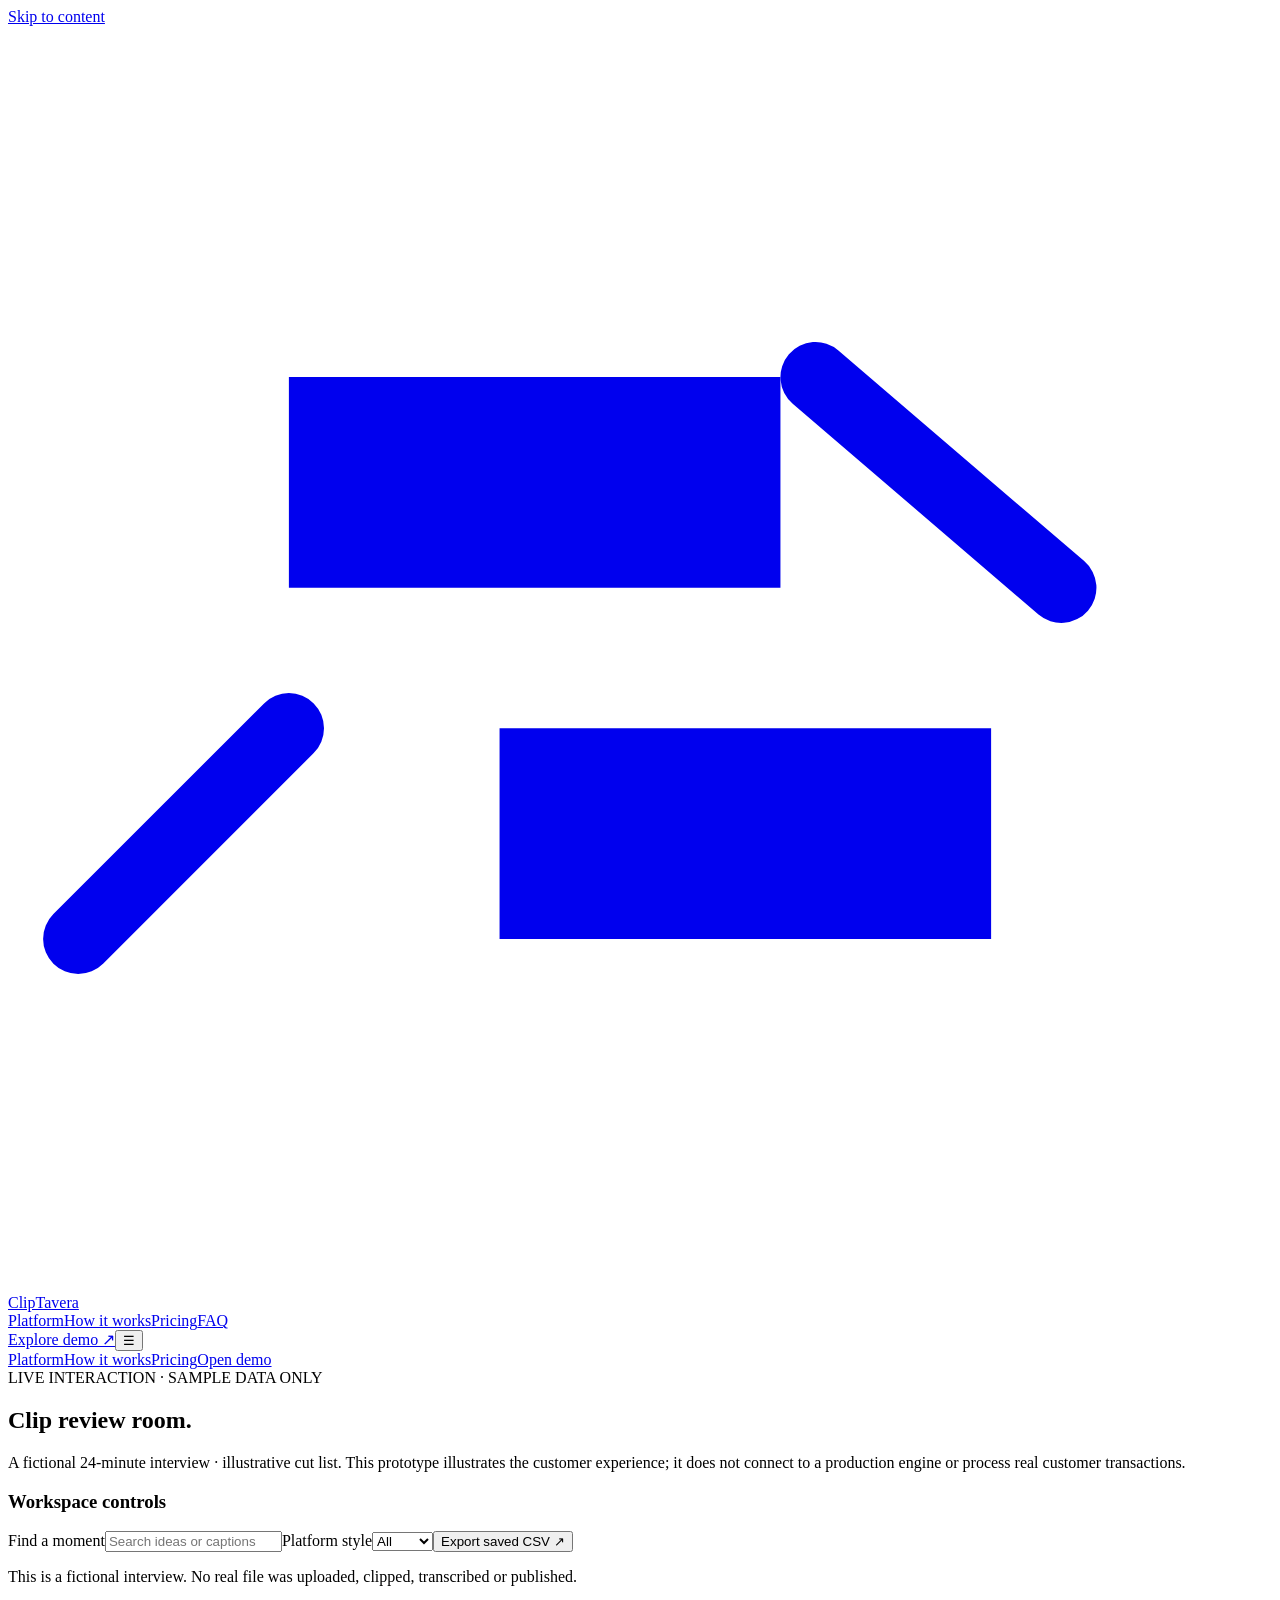
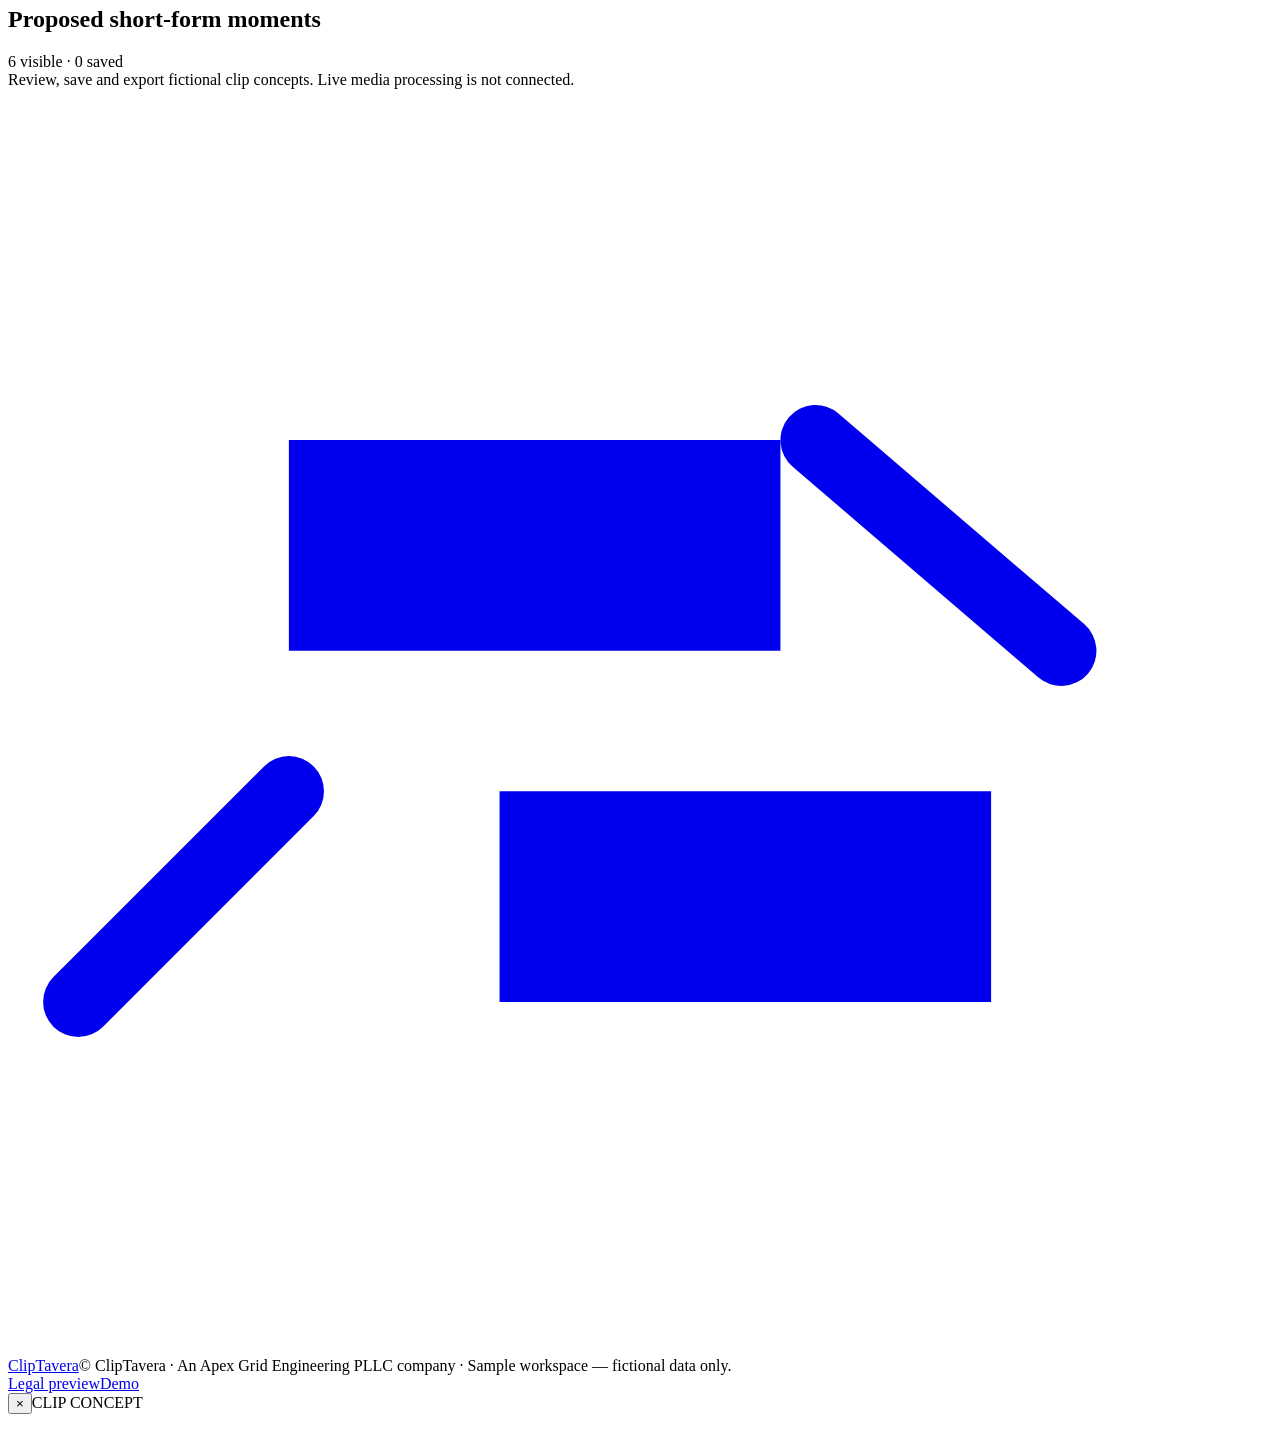
==== demo.html @ f92d3aaa "Add files via upload" ====
<!doctype html><html lang="en"><head><meta charset="utf-8"><meta name="viewport" content="width=device-width,initial-scale=1"><meta name="robots" content="noindex,nofollow"><meta name="theme-color" content="#1d2734"><meta name="description" content="Turn customer-owned podcasts, interviews, webinars and videos into a ready-to-review library of short-form clip ideas, captions and distribution assets. Without starting from scratch."><meta property="og:type" content="website"><meta property="og:title" content="ClipTavera — Content repurposing"><meta property="og:description" content="Turn customer-owned podcasts, interviews, webinars and videos into a ready-to-review library of short-form clip ideas, captions and distribution assets. Without starting from scratch."><title>ClipTavera — Interactive demo</title><link rel="canonical" href="https://cliptavera.com/demo.html">
<link rel="icon" type="image/svg+xml" href="assets/favicon.svg"><link rel="stylesheet" href="assets/site.css"><script defer src="assets/site.js"></script></head><body class="creator demo-page" data-site="cliptavera"><a class="skip" href="#main">Skip to content</a><div class="wrap"><nav class="nav"><a class="logo" href="index.html" aria-label="ClipTavera home"><span class="logo-symbol"><svg viewBox="0 0 36 36" fill="none" aria-hidden="true"><path d="M8 10h14v6H8zM14 20h14v6H14z" fill="currentColor"/><path d="M23 10 30 16M8 20l-6 6" stroke="currentColor" stroke-width="2" stroke-linecap="round"/></svg></span>ClipTavera</a><div class="navlinks"><a href="index.html#platform">Platform</a><a href="index.html#how">How it works</a><a href="index.html#pricing">Pricing</a><a href="index.html#faq">FAQ</a></div><div class="nav-cta"><a href="demo.html" class="btn ghost btn-sm">Explore demo ↗</a><button class="mobilebtn" id="mobile-toggle" aria-label="Toggle navigation" aria-expanded="false">☰</button></div></nav><div class="mobile-menu" id="mobile-menu"><a href="index.html#platform">Platform</a><a href="index.html#how">How it works</a><a href="index.html#pricing">Pricing</a><a href="demo.html">Open demo</a></div></div><main id="main" class="wrap"><section class="demo-head"><span class="mini">LIVE INTERACTION · SAMPLE DATA ONLY</span><h1>Clip review room<span style="color:var(--hot)">.</span></h1><p>A fictional 24-minute interview · illustrative cut list. This prototype illustrates the customer experience; it does not connect to a production engine or process real customer transactions.</p></section><div class="demo-layout"><aside class="sidebar"><h3>Workspace controls</h3><label for="search">Find a moment</label><input class="control" id="search" placeholder="Search ideas or captions"><label for="platform">Platform style</label><select id="platform" class="control"><option>All</option><option>Reels</option><option>Shorts</option><option>TikTok</option></select><button class="btn ghost" id="export">Export saved CSV ↗</button><p class="smallprint">This is a fictional interview. No real file was uploaded, clipped, transcribed or published.</p></aside><section class="workspace" aria-label="Interactive demo"><div class="workspace-top"><h2>Proposed short-form moments</h2><span class="pill"><span id="clip-count">6</span> visible · <span id="saved-count">0</span> saved</span></div><div id="clip-grid" class="record-grid"></div><div id="demo-status" class="site-notice" role="status">Review, save and export fictional clip concepts. Live media processing is not connected.</div></section></div></main><div class="wrap"><footer class="footer"><a class="logo" href="index.html"><span class="logo-symbol"><svg viewBox="0 0 36 36" fill="none" aria-hidden="true"><path d="M8 10h14v6H8zM14 20h14v6H14z" fill="currentColor"/><path d="M23 10 30 16M8 20l-6 6" stroke="currentColor" stroke-width="2" stroke-linecap="round"/></svg></span>ClipTavera</a><span>© ClipTavera · An Apex Grid Engineering PLLC company · Sample workspace — fictional data only.</span><div class="footerlinks"><a href="legal.html">Legal preview</a><a href="demo.html">Demo</a></div></footer></div><div class="detail-box" id="detail-box"><div class="detail-panel"><button class="close" id="detail-close" aria-label="Close details">×</button><span class="kicker">CLIP CONCEPT</span><h2 id="detail-title"></h2><div class="note-box" id="detail-copy"></div></div></div></body></html>
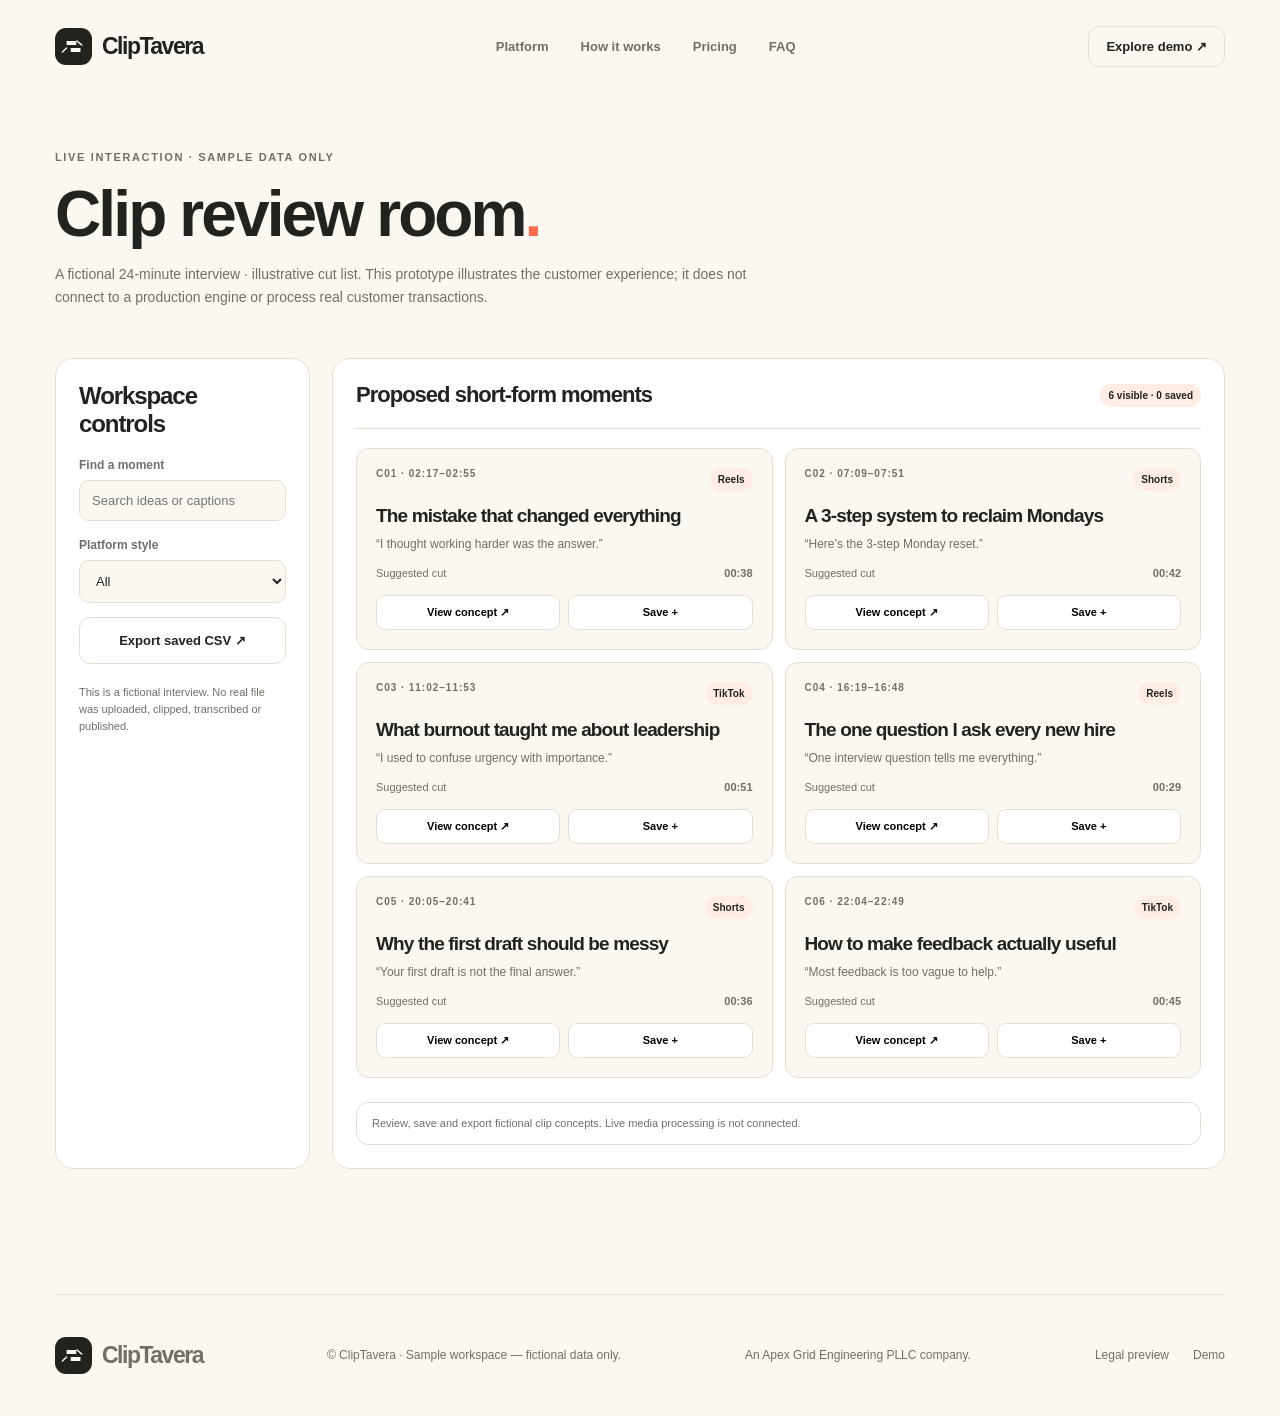
==== commit 83f8c4f7: "ClipTavera flip: Class A canonical cure + index,follow (launch)" ====
--- a/demo.html
+++ b/demo.html
@@ -1,2 +1,2 @@
-<!doctype html><html lang="en"><head><meta charset="utf-8"><meta name="viewport" content="width=device-width,initial-scale=1"><meta name="robots" content="noindex,nofollow"><meta name="theme-color" content="#1d2734"><meta name="description" content="Turn customer-owned podcasts, interviews, webinars and videos into a ready-to-review library of short-form clip ideas, captions and distribution assets. Without starting from scratch."><meta property="og:type" content="website"><meta property="og:title" content="ClipTavera — Content repurposing"><meta property="og:description" content="Turn customer-owned podcasts, interviews, webinars and videos into a ready-to-review library of short-form clip ideas, captions and distribution assets. Without starting from scratch."><title>ClipTavera — Interactive demo</title><link rel="canonical" href="https://cliptavera.com/demo.html">
-<link rel="icon" type="image/svg+xml" href="assets/favicon.svg"><link rel="stylesheet" href="assets/site.css"><script defer src="assets/site.js"></script></head><body class="creator demo-page" data-site="cliptavera"><a class="skip" href="#main">Skip to content</a><div class="wrap"><nav class="nav"><a class="logo" href="index.html" aria-label="ClipTavera home"><span class="logo-symbol"><svg viewBox="0 0 36 36" fill="none" aria-hidden="true"><path d="M8 10h14v6H8zM14 20h14v6H14z" fill="currentColor"/><path d="M23 10 30 16M8 20l-6 6" stroke="currentColor" stroke-width="2" stroke-linecap="round"/></svg></span>ClipTavera</a><div class="navlinks"><a href="index.html#platform">Platform</a><a href="index.html#how">How it works</a><a href="index.html#pricing">Pricing</a><a href="index.html#faq">FAQ</a></div><div class="nav-cta"><a href="demo.html" class="btn ghost btn-sm">Explore demo ↗</a><button class="mobilebtn" id="mobile-toggle" aria-label="Toggle navigation" aria-expanded="false">☰</button></div></nav><div class="mobile-menu" id="mobile-menu"><a href="index.html#platform">Platform</a><a href="index.html#how">How it works</a><a href="index.html#pricing">Pricing</a><a href="demo.html">Open demo</a></div></div><main id="main" class="wrap"><section class="demo-head"><span class="mini">LIVE INTERACTION · SAMPLE DATA ONLY</span><h1>Clip review room<span style="color:var(--hot)">.</span></h1><p>A fictional 24-minute interview · illustrative cut list. This prototype illustrates the customer experience; it does not connect to a production engine or process real customer transactions.</p></section><div class="demo-layout"><aside class="sidebar"><h3>Workspace controls</h3><label for="search">Find a moment</label><input class="control" id="search" placeholder="Search ideas or captions"><label for="platform">Platform style</label><select id="platform" class="control"><option>All</option><option>Reels</option><option>Shorts</option><option>TikTok</option></select><button class="btn ghost" id="export">Export saved CSV ↗</button><p class="smallprint">This is a fictional interview. No real file was uploaded, clipped, transcribed or published.</p></aside><section class="workspace" aria-label="Interactive demo"><div class="workspace-top"><h2>Proposed short-form moments</h2><span class="pill"><span id="clip-count">6</span> visible · <span id="saved-count">0</span> saved</span></div><div id="clip-grid" class="record-grid"></div><div id="demo-status" class="site-notice" role="status">Review, save and export fictional clip concepts. Live media processing is not connected.</div></section></div></main><div class="wrap"><footer class="footer"><a class="logo" href="index.html"><span class="logo-symbol"><svg viewBox="0 0 36 36" fill="none" aria-hidden="true"><path d="M8 10h14v6H8zM14 20h14v6H14z" fill="currentColor"/><path d="M23 10 30 16M8 20l-6 6" stroke="currentColor" stroke-width="2" stroke-linecap="round"/></svg></span>ClipTavera</a><span>© ClipTavera · An Apex Grid Engineering PLLC company · Sample workspace — fictional data only.</span><div class="footerlinks"><a href="legal.html">Legal preview</a><a href="demo.html">Demo</a></div></footer></div><div class="detail-box" id="detail-box"><div class="detail-panel"><button class="close" id="detail-close" aria-label="Close details">×</button><span class="kicker">CLIP CONCEPT</span><h2 id="detail-title"></h2><div class="note-box" id="detail-copy"></div></div></div></body></html>+<!doctype html><html lang="en"><head><meta charset="utf-8"><meta name="viewport" content="width=device-width,initial-scale=1"><meta name="robots" content="index,follow"><meta name="theme-color" content="#1d2734"><meta name="description" content="Turn customer-owned podcasts, interviews, webinars and videos into a ready-to-review library of short-form clip ideas, captions and distribution assets. Without starting from scratch."><meta property="og:type" content="website"><meta property="og:title" content="ClipTavera — Content repurposing"><meta property="og:description" content="Turn customer-owned podcasts, interviews, webinars and videos into a ready-to-review library of short-form clip ideas, captions and distribution assets. Without starting from scratch."><title>ClipTavera — Interactive demo</title><link rel="canonical" href="https://cliptavera.com/demo.html">
+<link rel="icon" type="image/svg+xml" href="assets/favicon.svg"><link rel="stylesheet" href="assets/site.css"><script defer src="assets/site.js"></script></head><body class="creator demo-page" data-site="cliptavera"><a class="skip" href="#main">Skip to content</a><div class="wrap"><nav class="nav"><a class="logo" href="index.html" aria-label="ClipTavera home"><span class="logo-symbol"><svg viewBox="0 0 36 36" fill="none" aria-hidden="true"><path d="M8 10h14v6H8zM14 20h14v6H14z" fill="currentColor"/><path d="M23 10 30 16M8 20l-6 6" stroke="currentColor" stroke-width="2" stroke-linecap="round"/></svg></span>ClipTavera</a><div class="navlinks"><a href="index.html#platform">Platform</a><a href="index.html#how">How it works</a><a href="index.html#pricing">Pricing</a><a href="index.html#faq">FAQ</a></div><div class="nav-cta"><a href="demo.html" class="btn ghost btn-sm">Explore demo ↗</a><button class="mobilebtn" id="mobile-toggle" aria-label="Toggle navigation" aria-expanded="false">☰</button></div></nav><div class="mobile-menu" id="mobile-menu"><a href="index.html#platform">Platform</a><a href="index.html#how">How it works</a><a href="index.html#pricing">Pricing</a><a href="demo.html">Open demo</a></div></div><main id="main" class="wrap"><section class="demo-head"><span class="mini">LIVE INTERACTION · SAMPLE DATA ONLY</span><h1>Clip review room<span style="color:var(--hot)">.</span></h1><p>A fictional 24-minute interview · illustrative cut list. This prototype illustrates the customer experience; it does not connect to a production engine or process real customer transactions.</p></section><div class="demo-layout"><aside class="sidebar"><h2>Workspace controls</h2><label for="search">Find a moment</label><input class="control" id="search" placeholder="Search ideas or captions"><label for="platform">Platform style</label><select id="platform" class="control"><option>All</option><option>Reels</option><option>Shorts</option><option>TikTok</option></select><button class="btn ghost" id="export">Export saved CSV ↗</button><p class="smallprint">This is a fictional interview. No real file was uploaded, clipped, transcribed or published.</p></aside><section class="workspace" aria-label="Interactive demo"><div class="workspace-top"><h2>Proposed short-form moments</h2><span class="pill"><span id="clip-count">6</span> visible · <span id="saved-count">0</span> saved</span></div><div id="clip-grid" class="record-grid"></div><div id="demo-status" class="site-notice" role="status">Review, save and export fictional clip concepts. Live media processing is not connected.</div></section></div></main><div class="wrap"><footer class="footer"><a class="logo" href="index.html"><span class="logo-symbol"><svg viewBox="0 0 36 36" fill="none" aria-hidden="true"><path d="M8 10h14v6H8zM14 20h14v6H14z" fill="currentColor"/><path d="M23 10 30 16M8 20l-6 6" stroke="currentColor" stroke-width="2" stroke-linecap="round"/></svg></span>ClipTavera</a><span>© ClipTavera · Sample workspace — fictional data only.</span><span class="footer-parent">An Apex Grid Engineering PLLC company.</span><div class="footerlinks"><a href="legal.html">Legal preview</a><a href="demo.html">Demo</a></div></footer></div><div class="detail-box" id="detail-box"><div class="detail-panel"><button class="close" id="detail-close" aria-label="Close details">×</button><span class="kicker">CLIP CONCEPT</span><h2 id="detail-title"></h2><div class="note-box" id="detail-copy"></div></div></div></body></html>
--- a/assets/site.css
+++ b/assets/site.css
@@ -0,0 +1,23 @@
+
+:root{--paper:#f7f7f3;--ink:#1f2426;--sub:#686f71;--line:#dfe1df;--hot:#b9e64b;--deep:#1f3433;--soft:#ecf4d8;--mainfont:'Inter',Arial,sans-serif;--headfont:'Inter Display','Inter',Arial,sans-serif}
+*{box-sizing:border-box}html{scroll-behavior:smooth}body{margin:0;background:var(--paper);color:var(--ink);font-family:var(--mainfont);-webkit-font-smoothing:antialiased}body.creator{--paper:#fbf8f2;--ink:#22221f;--sub:#726e68;--line:#e7ded3;--hot:#ff694d;--deep:#262523;--soft:#ffece4}body.event{--paper:#f8f5f2;--ink:#251b32;--sub:#786a80;--line:#e8dfe9;--hot:#8d64f6;--deep:#392252;--soft:#ede1ff}body.resume{--paper:#f5f9ff;--ink:#102b43;--sub:#63788a;--line:#dde7f0;--hot:#3b82f6;--deep:#102f50;--soft:#def8ef}a{color:inherit;text-decoration:none}button,input,textarea,select{font:inherit}button{cursor:pointer}button:disabled{cursor:not-allowed;opacity:.5}:focus-visible{outline:3px solid var(--hot);outline-offset:3px}h1,h2,h3,p{margin-top:0}h1,h2,h3{font-family:var(--headfont);letter-spacing:-.045em}p{line-height:1.65}.wrap{max-width:1240px;margin:auto;padding:0 35px}.skip{position:absolute;left:-9999px}.skip:focus{left:24px;top:10px;z-index:500;background:white;padding:12px}.nav{height:92px;display:flex;align-items:center;justify-content:space-between;gap:20px}.logo{display:flex;align-items:center;gap:10px;font-weight:800;font-size:23px;letter-spacing:-.065em;font-family:var(--headfont)}.logo-symbol{width:37px;height:37px;border-radius:11px;display:grid;place-items:center;background:var(--ink);color:var(--paper)}.logo-symbol svg{width:25px;height:25px}.navlinks{display:flex;align-items:center;gap:32px;font-size:13px;font-weight:700;color:var(--sub)}.navlinks a:hover{color:var(--ink)}.nav-cta{display:flex;align-items:center;gap:12px}.btn{appearance:none;display:inline-flex;align-items:center;justify-content:center;gap:17px;padding:15px 21px;border:1px solid transparent;font-weight:800;font-size:13px;border-radius:11px;transition:transform .2s,background .2s,color .2s;white-space:nowrap}.btn:hover{transform:translateY(-2px)}.btn.primary{background:var(--ink);color:white}.btn.ghost{border-color:var(--line);background:transparent;color:var(--ink)}.btn.light{background:white;color:var(--ink)}.btn.hot{background:var(--hot);color:white}.btn.fancy{background:var(--hot);color:#171717}.btn-sm{padding:12px 17px}.mobilebtn{display:none;background:none;border:1px solid var(--line);border-radius:12px;padding:9px 12px;font-size:22px}.mobile-menu{display:none}.hero{padding:27px 0 0}.hero-frame{border-radius:26px;overflow:hidden;min-height:598px;position:relative;display:grid;grid-template-columns:1.03fr .97fr;align-items:center;background:var(--deep);color:white}.creator .hero-frame{background:#251e20}.event .hero-frame{background:radial-gradient(ellipse at 75% 25%,#925afa 0,transparent 55%),#302042}.resume .hero-frame{background:linear-gradient(120deg,#123858,#092642)}.hero-frame:before{content:'';position:absolute;inset:0;pointer-events:none;opacity:.24;background-image:radial-gradient(#ffffff44 1px,transparent 1px);background-size:22px 22px;mask-image:linear-gradient(to right,transparent 0,black 100%)}.hero-copy{padding:78px 10px 77px 72px;position:relative;z-index:2}.eyebrow{font-size:11px;font-weight:800;letter-spacing:.16em;display:flex;gap:9px;align-items:center;text-transform:uppercase}.eyebrow:before{content:'';width:7px;height:7px;border-radius:50%;background:var(--hot);flex-shrink:0}.hero h1{font-size:clamp(49px,5.5vw,77px);line-height:1.045;font-weight:700;max-width:665px;margin:24px 0}.hero h1 i,.section-title i{font-weight:400;font-style:normal;color:var(--hot)}.creator .hero h1 i{color:#ff8f79}.event .hero h1 i{color:#f4d29d}.resume .hero h1 i{color:#a7e9d7}.hero-copy>p{font-size:15px;color:#ffffffc4;max-width:480px;line-height:1.85}.hero-acts{display:flex;gap:11px;flex-wrap:wrap;margin-top:29px}.hero-note{margin-top:34px;font-size:11px;color:#ffffff8a;display:flex;gap:9px;align-items:center}.hero-note span{width:18px;height:1px;background:var(--hot)}.hero-scene{min-height:590px;display:grid;place-items:center;position:relative;z-index:1;padding:25px}.creator .hero-scene:before{content:'';width:390px;height:390px;border-radius:50%;background:#ff795f;filter:blur(60px);opacity:.32;position:absolute}.event .hero-scene:before{content:'';position:absolute;width:420px;height:420px;background:#ffcc91;opacity:.2;filter:blur(75px);border-radius:50%}.resume .hero-scene:before{content:'';position:absolute;width:380px;height:380px;background:#4acfc0;opacity:.18;filter:blur(78px);border-radius:50%}.proof{display:flex;justify-content:space-between;gap:18px;align-items:center;padding:29px 3px;border-bottom:1px solid var(--line);flex-wrap:wrap;color:var(--sub);font-size:10px;letter-spacing:.1em;font-weight:800}.proof strong{font-size:12px;letter-spacing:normal;color:var(--ink)}.section{padding:112px 0}.kicker{display:block;color:var(--sub);font-weight:800;letter-spacing:.16em;font-size:11px;margin-bottom:23px}.section-title{font-size:clamp(39px,4.8vw,65px);line-height:1.12;max-width:820px;margin-bottom:20px}.section-title i{color:var(--hot)}.section-intro{color:var(--sub);font-size:16px;max-width:660px}.feature-grid{display:grid;grid-template-columns:1.2fr 1fr 1fr;gap:17px;margin-top:45px}.feat{background:white;border-radius:19px;padding:33px;border:1px solid var(--line);min-height:275px;position:relative;overflow:hidden;display:flex;flex-direction:column;align-items:flex-start}.feat:first-child{background:var(--soft);border-color:transparent}.feat-no{border:1px solid currentColor;border-radius:30px;display:inline-flex;align-items:center;justify-content:center;width:43px;height:43px;font-size:13px;font-weight:800;margin-bottom:auto}.feat h3{font-size:23px;margin:37px 0 12px}.feat p{font-size:13px;color:var(--sub);margin:0;line-height:1.7}.feature-grid .feat:first-child p{color:var(--ink)}.band{background:var(--deep);color:white;overflow:hidden}.bandinner{padding:98px 0}.band .kicker{color:#ffffff8b}.band .section-title{max-width:710px}.band .section-title i{color:#c8f4dc}.creator .band .section-title i{color:#ff9883}.event .band .section-title i{color:#f3ce8e}.steps{display:grid;grid-template-columns:repeat(3,1fr);gap:22px;margin-top:65px}.step{padding:0 24px 0 0;border-top:1px solid #ffffff40}.step .number{font-size:58px;letter-spacing:-.09em;color:#ffffff50;display:block;margin:18px 0 22px;font-family:var(--headfont)}.step h3{font-size:25px;margin-bottom:12px}.step p{font-size:13px;color:#ffffffaa}.demo-call{display:grid;grid-template-columns:1.03fr 1fr;align-items:center;gap:65px;padding:103px 0}.demo-snapshot{min-height:360px;background:white;border:1px solid var(--line);border-radius:22px;padding:27px;box-shadow:0 30px 60px #00000008;display:flex;flex-direction:column;gap:14px}.snapbar{display:flex;justify-content:space-between;border-bottom:1px solid var(--line);padding-bottom:18px;gap:12px}.snapbar b{font-size:14px}.tag{border:1px solid var(--line);border-radius:20px;padding:6px 9px;font-size:10px;font-weight:800;color:var(--sub)}.snaprow{display:flex;gap:15px;align-items:center;background:var(--paper);padding:15px 13px;border-radius:13px}.snapicon{width:35px;height:35px;background:var(--soft);color:var(--ink);display:grid;place-items:center;border-radius:10px;font-size:17px}.snaprow strong{font-size:13px;display:block}.snaprow small{font-size:11px;color:var(--sub)}.demo-call .section-title{font-size:clamp(38px,4vw,54px)}.price-section{background:#ffffff86;padding:105px 0}.price-grid{display:grid;grid-template-columns:repeat(3,1fr);gap:18px;margin-top:49px}.price-card{border:1px solid var(--line);border-radius:20px;background:white;padding:29px;min-height:409px;display:flex;flex-direction:column;align-items:flex-start}.price-card.popular{background:var(--deep);color:white;border-color:transparent}.price-card .row{display:flex;justify-content:space-between;align-items:center;width:100%;gap:12px}.price-card h3{font-size:20px;letter-spacing:-.04em;margin:0}.price-card p{font-size:13px;color:var(--sub);margin:12px 0 20px}.popular p{color:#ffffffae}.pricetag{font-size:49px;letter-spacing:-.08em;font-weight:800;font-family:var(--headfont)}.pricetag small{font-size:13px;letter-spacing:normal;color:var(--sub)}.popular .pricetag small{color:#ffffffa0}.price-card ul{padding:19px 0;margin:10px 0 25px;border-top:1px solid var(--line);list-style:none;width:100%;flex:1}.popular ul{border-color:#ffffff33}.price-card li{font-size:12px;padding:8px 0;display:flex;gap:9px;align-items:flex-start;line-height:1.45}.price-card li:before{content:'✓';font-weight:800;color:var(--hot)}.price-card .btn{width:100%}.popular .btn{background:white;color:var(--ink)}.disclosure{color:var(--sub);font-size:12px;margin-top:18px}.faq-wrap{display:grid;grid-template-columns:.85fr 1.15fr;gap:75px;padding:105px 0}.faq-wrap .section-title{font-size:48px}.faq details{border-bottom:1px solid var(--line);padding:20px 2px}.faq summary{font-size:15px;font-weight:800;cursor:pointer;display:flex;justify-content:space-between;gap:20px;list-style:none}.faq summary:after{content:'+';font-size:22px;color:var(--hot);line-height:.8}.faq details[open] summary:after{content:'−'}.faq details p{padding:15px 30px 0 0;font-size:13px;color:var(--sub);margin:0}.last-cta{background:var(--soft);border-radius:22px;min-height:285px;padding:55px 65px;display:flex;justify-content:space-between;align-items:center;gap:35px}.last-cta h2{font-size:40px;max-width:600px;line-height:1.14;margin:8px 0}.last-cta p{font-size:13px;color:var(--sub);margin:0}.footer{display:flex;justify-content:space-between;align-items:center;gap:20px;padding:42px 0;margin-top:45px;border-top:1px solid var(--line);font-size:12px;color:var(--sub)}.footerlinks{display:flex;gap:24px}.modal-cover{display:none;position:fixed;inset:0;background:#101820ae;z-index:99;align-items:center;justify-content:center;padding:20px}.modal-cover.open{display:flex}.modal{width:min(100%,470px);background:white;border-radius:23px;padding:31px;box-shadow:0 35px 110px #0004;max-height:90vh;overflow:auto}.close{border:0;background:transparent;float:right;font-size:26px}.modal h2{font-size:32px;margin-bottom:11px}.modal p{font-size:13px;color:var(--sub)}.modal label{display:block;font-size:12px;font-weight:800;margin:16px 0 6px}.modal input,.modal select{width:100%;border:1px solid var(--line);padding:13px;border-radius:10px;background:white}.modal form button{width:100%;margin-top:21px}.alert{border-radius:12px;padding:12px 14px;background:var(--soft);font-size:12px;line-height:1.55;color:var(--ink)}
+/* HERO VISUAL: Creator */
+.clip-device{width:305px;height:420px;background:#0e0c11;border:8px solid #faf0e7;border-radius:32px;box-shadow:26px 26px 0 #ffffff13,0 25px 65px #0008;transform:rotate(8deg);position:relative;padding:18px;overflow:hidden}.clip-visual{height:290px;border-radius:20px;background:linear-gradient(150deg,#8c3b46,#e88457 52%,#2d3042);position:relative;overflow:hidden}.clip-visual:before{content:'';width:160px;height:160px;position:absolute;left:55px;top:65px;background:#251c27;border-radius:50% 50% 37% 37%;box-shadow:0 0 0 13px #ffffff14}.clip-visual:after{content:'';position:absolute;width:210px;height:140px;left:28px;top:175px;background:#443a46;border-radius:49% 49% 0 0}.clip-sub{position:absolute;z-index:1;bottom:28px;left:15px;right:15px;color:#fff;text-align:center;font-size:21px;font-weight:800;line-height:1.17;text-shadow:0 2px 8px #000}.clip-sub em{color:#ffdc84;font-style:normal}.clip-head{font-size:11px;display:flex;justify-content:space-between;color:white;opacity:.8;margin-bottom:10px}.waveform{display:flex;align-items:center;justify-content:center;height:45px;gap:3px}.waveform i{display:block;width:4px;border-radius:8px;background:#ff8b7b;height:var(--h)}.floating{position:absolute;z-index:2;background:white;color:#222;border-radius:16px;box-shadow:0 15px 35px #0004;padding:13px 16px;font-size:12px;font-weight:800}.creator .float-a{top:110px;left:0;transform:rotate(-7deg)}.creator .float-b{right:0;bottom:104px;transform:rotate(-5deg)}
+/* HERO VISUAL: Event */
+.event-ticket{width:365px;max-width:95%;height:430px;background:#fff8ef;border-radius:23px;padding:20px;color:#31213b;position:relative;box-shadow:28px 23px 0 #ffffff24,0 25px 80px #0004;transform:rotate(-5deg);display:flex;flex-direction:column}.event-poster{flex:1;border-radius:13px;background:radial-gradient(circle at 70% 20%,#ffc68f,transparent 44%),linear-gradient(130deg,#7c50ca,#cf76a6 55%,#f5b875);display:flex;flex-direction:column;align-items:center;justify-content:center;padding:23px;color:white;text-align:center;position:relative;overflow:hidden}.event-poster:before{content:'';position:absolute;width:245px;height:245px;border:2px solid #ffffff70;border-radius:50%;top:42px}.event-poster .poster-top{font-size:11px;letter-spacing:.2em;z-index:1}.event-poster strong{font-size:63px;line-height:.97;letter-spacing:-.09em;z-index:1;font-family:var(--headfont);margin:20px 0}.event-poster .poster-bottom{font-size:11px;z-index:1;letter-spacing:.14em}.ticket-foot{display:flex;align-items:center;justify-content:space-between;gap:10px;padding:18px 3px 0;font-weight:800;font-size:13px}.ticket-foot span{font-size:10px;color:#7e7080}.event .float-a{left:0;bottom:108px;transform:rotate(7deg)}.event .float-b{top:84px;right:-5px;transform:rotate(9deg)}
+/* HERO VISUAL: Resume */
+.resume-page{background:white;width:355px;max-width:100%;height:452px;border-radius:13px;box-shadow:25px 27px 0 #ffffff20,0 25px 75px #0005;transform:rotate(5deg);padding:31px;color:#17334e}.res-head{display:flex;justify-content:space-between;align-items:flex-start;padding-bottom:17px;border-bottom:2px solid #e3edf5}.res-head strong{font-size:24px;letter-spacing:-.06em}.res-head span{font-size:9px;color:#8294a5}.res-eyebrow{font-size:9px;color:#4c9bb5;font-weight:800;letter-spacing:.14em;margin:22px 0 10px}.res-line{height:7px;background:#e3edf5;margin:8px 0;border-radius:8px}.res-line.short{width:56%}.res-line.mid{width:80%}.res-tag{display:inline-block;background:#e9f7f3;color:#167b68;font-size:9px;padding:6px 8px;border-radius:6px;margin:4px 2px 2px 0}.resume .float-a{top:135px;left:-7px;transform:rotate(-7deg)}.resume .float-b{right:0;bottom:107px;transform:rotate(5deg)}
+/* Demo shell */
+.demo-page{background:var(--paper);min-height:100vh}.demo-head{padding:55px 0 35px}.demo-head .mini{font-size:11px;letter-spacing:.15em;color:var(--sub);font-weight:800}.demo-head h1{font-size:clamp(40px,5.5vw,64px);margin:12px 0}.demo-head p{max-width:700px;color:var(--sub);font-size:14px}.demo-layout{display:grid;grid-template-columns:255px 1fr;gap:22px;padding-bottom:80px}.sidebar,.workspace{border:1px solid var(--line);border-radius:18px;background:white;padding:23px}.sidebar h3{font-size:15px;margin:0 0 18px}.sidebar label{display:block;font-size:12px;font-weight:800;color:var(--sub);margin:17px 0 8px}.control{width:100%;background:var(--paper);border:1px solid var(--line);border-radius:10px;padding:12px;font-size:13px;color:var(--ink)}.sidebar .btn{width:100%;margin-top:14px}.smallprint{font-size:11px;color:var(--sub);line-height:1.55;margin-top:20px}.workspace{min-height:540px}.workspace-top{display:flex;justify-content:space-between;align-items:center;gap:12px;border-bottom:1px solid var(--line);padding-bottom:20px;margin-bottom:19px}.workspace-top h2{font-size:22px;margin:0}.workspace-tools{display:flex;gap:8px;flex-wrap:wrap}.workspace-tools .btn{font-size:11px;padding:10px 12px}.record-grid{display:grid;grid-template-columns:repeat(2,minmax(0,1fr));gap:12px}.record{border:1px solid var(--line);border-radius:13px;padding:19px;background:var(--paper)}.record-top{display:flex;justify-content:space-between;gap:11px}.record .id{color:var(--sub);letter-spacing:.1em;font-size:10px;font-weight:800}.record h3{font-size:19px;margin:14px 0 8px}.record p{font-size:12px;color:var(--sub)}.record .meta{display:flex;justify-content:space-between;gap:10px;align-items:center;color:var(--sub);font-size:11px;margin-bottom:16px}.record .actions{display:flex;gap:8px}.record .actions button{border:1px solid var(--line);border-radius:9px;background:white;padding:10px 12px;font-size:11px;font-weight:800;flex:1}.record .actions button.saved{background:var(--soft);border-color:var(--hot)}.pill{border-radius:20px;background:var(--soft);font-size:10px;font-weight:800;padding:6px 8px;color:var(--ink);white-space:nowrap}.detail-box{position:fixed;inset:0;background:#0b1923a9;display:none;z-index:90;align-items:center;justify-content:center;padding:18px}.detail-box.open{display:flex}.detail-panel{background:white;width:min(100%,530px);padding:31px;border-radius:19px;max-height:85vh;overflow:auto}.detail-panel h2{font-size:29px}.detail-panel p{font-size:13px;color:var(--sub)}.note-box{border:1px solid var(--line);background:var(--paper);padding:16px;border-radius:13px;white-space:pre-wrap;font-size:13px;line-height:1.8}.theme-choices{display:flex;gap:7px;flex-wrap:wrap}.swatch{border:1px solid var(--line);border-radius:10px;padding:10px 12px;font-size:12px;background:white}.swatch.active{border-color:var(--hot);background:var(--soft)}.event-preview{display:grid;grid-template-columns:1fr 1fr;gap:18px}.preview-stage{min-height:360px;border-radius:18px;background:linear-gradient(140deg,#9c65e4,#f7ba82);display:flex;align-items:center;justify-content:center;padding:35px;color:white;text-align:center;transition:background .2s}.preview-stage.teal{background:linear-gradient(120deg,#1d978d,#a6d9c0)}.preview-stage.midnight{background:linear-gradient(120deg,#25334f,#60769e)}.preview-stage h2{font-size:clamp(28px,3.8vw,54px);margin:12px 0;overflow-wrap:anywhere}.preview-stage span{font-size:12px;letter-spacing:.14em;font-weight:800}.preview-stage p{font-size:12px;margin-bottom:0}.campaign{background:var(--paper);border:1px solid var(--line);border-radius:17px;padding:20px}.campaign h3{font-size:23px}.campaign p{font-size:13px;color:var(--sub)}.campaign .note-box{font-size:13px}.resume-output{display:grid;grid-template-columns:1.2fr .8fr;gap:20px}.resume-draft{background:#fff;border:1px solid var(--line);border-radius:10px;padding:30px;box-shadow:0 8px 23px #00000005}.resume-draft h2{font-size:25px;margin-bottom:4px}.resume-draft h3{font-size:12px;letter-spacing:.1em;margin:20px 0 9px;border-bottom:1px solid var(--line);padding-bottom:7px}.resume-draft p,.resume-draft li{font-size:12px;line-height:1.7}.resume-draft li{margin-bottom:6px}.resume-draft ul{padding-left:18px}.match-panel{border:1px solid var(--line);border-radius:14px;background:var(--paper);padding:18px;align-self:start}.match-panel h3{font-size:20px}.match-panel p{font-size:12px;color:var(--sub)}.match-item{font-size:12px;border-bottom:1px solid var(--line);padding:11px 0;display:flex;gap:9px;align-items:flex-start}.match-item b{color:#198a74}.result-hint{font-size:12px;color:var(--sub);padding:20px}.site-notice{margin-top:24px;border-radius:12px;border:1px solid var(--line);padding:12px 15px;font-size:11px;color:var(--sub);line-height:1.55}
+@media(max-width:950px){.hero-frame{grid-template-columns:1fr;min-height:0}.hero-copy{padding:65px 48px 0}.hero-scene{min-height:480px;padding:40px}.hero h1{max-width:780px}.feature-grid{grid-template-columns:1fr 1fr}.feature-grid article:last-child{grid-column:span 2}.demo-call{gap:35px}.faq-wrap{gap:45px}.demo-layout{grid-template-columns:200px 1fr}.event-preview,.resume-output{grid-template-columns:1fr}}
+@media(max-width:700px){.wrap{padding:0 20px}.nav{height:74px}.logo{font-size:21px}.navlinks,.nav-cta>a{display:none}.mobilebtn{display:block}.mobile-menu.open{display:flex}.mobile-menu{background:white;position:absolute;z-index:5;left:20px;right:20px;padding:21px;border:1px solid var(--line);border-radius:15px;flex-direction:column;gap:18px;box-shadow:0 20px 25px #0002}.mobile-menu a{font-size:14px;font-weight:800}.hero{padding-top:10px}.hero-frame{border-radius:20px}.hero-copy{padding:47px 28px 0}.hero h1{font-size:clamp(43px,11.4vw,57px);letter-spacing:-.07em}.hero-copy>p{font-size:13px}.hero-scene{min-height:420px;padding:20px;overflow:hidden}.clip-device{transform:rotate(5deg) scale(.78);margin-top:-30px}.event-ticket{transform:rotate(-4deg) scale(.84);margin-top:-30px}.resume-page{transform:rotate(4deg) scale(.84);margin-top:-30px}.floating{font-size:10px}.creator .float-a,.event .float-a,.resume .float-a{left:9px;top:60px;bottom:auto}.creator .float-b,.event .float-b,.resume .float-b{right:5px;bottom:55px;top:auto}.proof{gap:14px;font-size:9px}.proof strong{width:100%}.section{padding:70px 0}.section-title{font-size:40px}.feature-grid,.steps,.price-grid,.demo-call,.faq-wrap{grid-template-columns:1fr}.feature-grid article:last-child{grid-column:auto}.feat{min-height:215px}.steps{gap:35px;margin-top:40px}.bandinner{padding:70px 0}.demo-call{padding:65px 0}.price-section{padding:70px 0}.faq-wrap{padding:70px 0}.last-cta{display:block;padding:32px 26px}.last-cta h2{font-size:32px}.last-cta .btn{margin-top:25px}.footer{flex-direction:column;align-items:flex-start}.demo-layout{grid-template-columns:1fr}.demo-head{padding-top:30px}.sidebar{padding:18px}.workspace{padding:16px}.record-grid{grid-template-columns:1fr}.workspace-top{align-items:flex-start;flex-direction:column}.event-preview{grid-template-columns:1fr}.resume-output{grid-template-columns:1fr}.price-card{min-height:380px}.section-intro{font-size:14px}.demo-snapshot{min-height:auto}}
+@media(prefers-reduced-motion:reduce){html{scroll-behavior:auto}*,*:before,*:after{animation:none!important;transition:none!important}}
+
+/* Founder block (charter §12) */
+.founder-block{display:flex;gap:28px;align-items:center;padding:56px 0}
+.founder-photo{width:180px;height:auto;border-radius:18px;object-fit:cover}
+.founder-name{font-size:30px;margin:6px 0}
+.founder-name a{color:inherit;text-decoration:none}
+.founder-descriptor{font-weight:600;letter-spacing:.04em;text-transform:uppercase;font-size:13px}
+.founder-parent{font-weight:600}
+@media (max-width:640px){.founder-block{flex-direction:column;align-items:flex-start}.founder-photo{width:140px}}
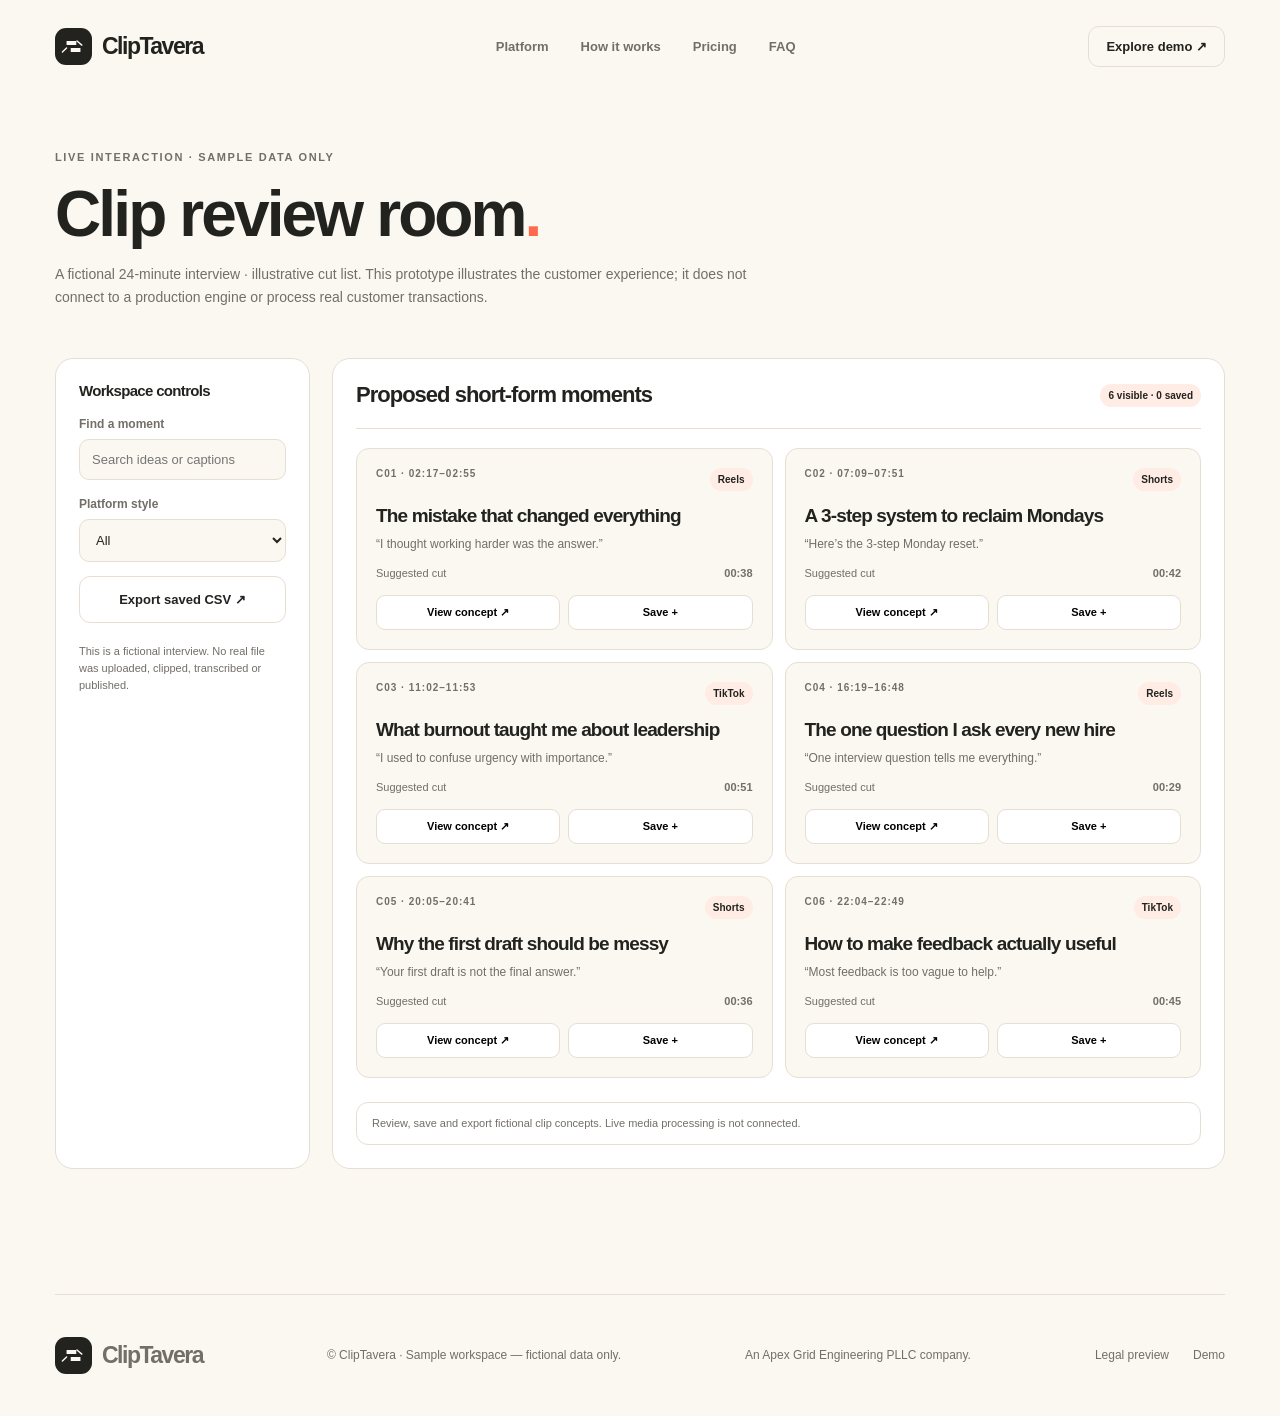
==== commit 59648046: "SEO/AEO completion: og/twitter head set + FAQPage schema (ClipTavera)" ====
--- a/demo.html
+++ b/demo.html
@@ -1,2 +1,7 @@
-<!doctype html><html lang="en"><head><meta charset="utf-8"><meta name="viewport" content="width=device-width,initial-scale=1"><meta name="robots" content="index,follow"><meta name="theme-color" content="#1d2734"><meta name="description" content="Turn customer-owned podcasts, interviews, webinars and videos into a ready-to-review library of short-form clip ideas, captions and distribution assets. Without starting from scratch."><meta property="og:type" content="website"><meta property="og:title" content="ClipTavera — Content repurposing"><meta property="og:description" content="Turn customer-owned podcasts, interviews, webinars and videos into a ready-to-review library of short-form clip ideas, captions and distribution assets. Without starting from scratch."><title>ClipTavera — Interactive demo</title><link rel="canonical" href="https://cliptavera.com/demo.html">
+<!doctype html><html lang="en"><head><meta charset="utf-8"><meta name="viewport" content="width=device-width,initial-scale=1"><meta name="robots" content="noindex,nofollow"><meta name="theme-color" content="#1d2734"><meta name="description" content="Turn customer-owned podcasts, interviews, webinars and videos into a ready-to-review library of short-form clip ideas, captions and distribution assets. Without starting from scratch."><meta property="og:type" content="website"><meta property="og:title" content="ClipTavera — Content repurposing"><meta property="og:description" content="Turn customer-owned podcasts, interviews, webinars and videos into a ready-to-review library of short-form clip ideas, captions and distribution assets. Without starting from scratch.">
+<meta property="og:url" content="https://cliptavera.com/demo.html">
+<meta property="og:image" content="https://cliptavera.com/assets/logo-512.png">
+<meta name="twitter:card" content="summary">
+<meta name="twitter:title" content="ClipTavera — Content repurposing">
+<meta name="twitter:description" content="Turn customer-owned podcasts, interviews, webinars and videos into a ready-to-review library of short-form clip ideas, captions and distribution assets. Without starting from scratch."><title>ClipTavera — Interactive demo</title><link rel="canonical" href="https://cliptavera.com/demo.html">
 <link rel="icon" type="image/svg+xml" href="assets/favicon.svg"><link rel="stylesheet" href="assets/site.css"><script defer src="assets/site.js"></script></head><body class="creator demo-page" data-site="cliptavera"><a class="skip" href="#main">Skip to content</a><div class="wrap"><nav class="nav"><a class="logo" href="index.html" aria-label="ClipTavera home"><span class="logo-symbol"><svg viewBox="0 0 36 36" fill="none" aria-hidden="true"><path d="M8 10h14v6H8zM14 20h14v6H14z" fill="currentColor"/><path d="M23 10 30 16M8 20l-6 6" stroke="currentColor" stroke-width="2" stroke-linecap="round"/></svg></span>ClipTavera</a><div class="navlinks"><a href="index.html#platform">Platform</a><a href="index.html#how">How it works</a><a href="index.html#pricing">Pricing</a><a href="index.html#faq">FAQ</a></div><div class="nav-cta"><a href="demo.html" class="btn ghost btn-sm">Explore demo ↗</a><button class="mobilebtn" id="mobile-toggle" aria-label="Toggle navigation" aria-expanded="false">☰</button></div></nav><div class="mobile-menu" id="mobile-menu"><a href="index.html#platform">Platform</a><a href="index.html#how">How it works</a><a href="index.html#pricing">Pricing</a><a href="demo.html">Open demo</a></div></div><main id="main" class="wrap"><section class="demo-head"><span class="mini">LIVE INTERACTION · SAMPLE DATA ONLY</span><h1>Clip review room<span style="color:var(--hot)">.</span></h1><p>A fictional 24-minute interview · illustrative cut list. This prototype illustrates the customer experience; it does not connect to a production engine or process real customer transactions.</p></section><div class="demo-layout"><aside class="sidebar"><h2>Workspace controls</h2><label for="search">Find a moment</label><input class="control" id="search" placeholder="Search ideas or captions"><label for="platform">Platform style</label><select id="platform" class="control"><option>All</option><option>Reels</option><option>Shorts</option><option>TikTok</option></select><button class="btn ghost" id="export">Export saved CSV ↗</button><p class="smallprint">This is a fictional interview. No real file was uploaded, clipped, transcribed or published.</p></aside><section class="workspace" aria-label="Interactive demo"><div class="workspace-top"><h2>Proposed short-form moments</h2><span class="pill"><span id="clip-count">6</span> visible · <span id="saved-count">0</span> saved</span></div><div id="clip-grid" class="record-grid"></div><div id="demo-status" class="site-notice" role="status">Review, save and export fictional clip concepts. Live media processing is not connected.</div></section></div></main><div class="wrap"><footer class="footer"><a class="logo" href="index.html"><span class="logo-symbol"><svg viewBox="0 0 36 36" fill="none" aria-hidden="true"><path d="M8 10h14v6H8zM14 20h14v6H14z" fill="currentColor"/><path d="M23 10 30 16M8 20l-6 6" stroke="currentColor" stroke-width="2" stroke-linecap="round"/></svg></span>ClipTavera</a><span>© ClipTavera · Sample workspace — fictional data only.</span><span class="footer-parent">An Apex Grid Engineering PLLC company.</span><div class="footerlinks"><a href="legal.html">Legal preview</a><a href="demo.html">Demo</a></div></footer></div><div class="detail-box" id="detail-box"><div class="detail-panel"><button class="close" id="detail-close" aria-label="Close details">×</button><span class="kicker">CLIP CONCEPT</span><h2 id="detail-title"></h2><div class="note-box" id="detail-copy"></div></div></div></body></html>
--- a/assets/site.css
+++ b/assets/site.css
@@ -8,7 +8,7 @@
 /* HERO VISUAL: Resume */
 .resume-page{background:white;width:355px;max-width:100%;height:452px;border-radius:13px;box-shadow:25px 27px 0 #ffffff20,0 25px 75px #0005;transform:rotate(5deg);padding:31px;color:#17334e}.res-head{display:flex;justify-content:space-between;align-items:flex-start;padding-bottom:17px;border-bottom:2px solid #e3edf5}.res-head strong{font-size:24px;letter-spacing:-.06em}.res-head span{font-size:9px;color:#8294a5}.res-eyebrow{font-size:9px;color:#4c9bb5;font-weight:800;letter-spacing:.14em;margin:22px 0 10px}.res-line{height:7px;background:#e3edf5;margin:8px 0;border-radius:8px}.res-line.short{width:56%}.res-line.mid{width:80%}.res-tag{display:inline-block;background:#e9f7f3;color:#167b68;font-size:9px;padding:6px 8px;border-radius:6px;margin:4px 2px 2px 0}.resume .float-a{top:135px;left:-7px;transform:rotate(-7deg)}.resume .float-b{right:0;bottom:107px;transform:rotate(5deg)}
 /* Demo shell */
-.demo-page{background:var(--paper);min-height:100vh}.demo-head{padding:55px 0 35px}.demo-head .mini{font-size:11px;letter-spacing:.15em;color:var(--sub);font-weight:800}.demo-head h1{font-size:clamp(40px,5.5vw,64px);margin:12px 0}.demo-head p{max-width:700px;color:var(--sub);font-size:14px}.demo-layout{display:grid;grid-template-columns:255px 1fr;gap:22px;padding-bottom:80px}.sidebar,.workspace{border:1px solid var(--line);border-radius:18px;background:white;padding:23px}.sidebar h3{font-size:15px;margin:0 0 18px}.sidebar label{display:block;font-size:12px;font-weight:800;color:var(--sub);margin:17px 0 8px}.control{width:100%;background:var(--paper);border:1px solid var(--line);border-radius:10px;padding:12px;font-size:13px;color:var(--ink)}.sidebar .btn{width:100%;margin-top:14px}.smallprint{font-size:11px;color:var(--sub);line-height:1.55;margin-top:20px}.workspace{min-height:540px}.workspace-top{display:flex;justify-content:space-between;align-items:center;gap:12px;border-bottom:1px solid var(--line);padding-bottom:20px;margin-bottom:19px}.workspace-top h2{font-size:22px;margin:0}.workspace-tools{display:flex;gap:8px;flex-wrap:wrap}.workspace-tools .btn{font-size:11px;padding:10px 12px}.record-grid{display:grid;grid-template-columns:repeat(2,minmax(0,1fr));gap:12px}.record{border:1px solid var(--line);border-radius:13px;padding:19px;background:var(--paper)}.record-top{display:flex;justify-content:space-between;gap:11px}.record .id{color:var(--sub);letter-spacing:.1em;font-size:10px;font-weight:800}.record h3{font-size:19px;margin:14px 0 8px}.record p{font-size:12px;color:var(--sub)}.record .meta{display:flex;justify-content:space-between;gap:10px;align-items:center;color:var(--sub);font-size:11px;margin-bottom:16px}.record .actions{display:flex;gap:8px}.record .actions button{border:1px solid var(--line);border-radius:9px;background:white;padding:10px 12px;font-size:11px;font-weight:800;flex:1}.record .actions button.saved{background:var(--soft);border-color:var(--hot)}.pill{border-radius:20px;background:var(--soft);font-size:10px;font-weight:800;padding:6px 8px;color:var(--ink);white-space:nowrap}.detail-box{position:fixed;inset:0;background:#0b1923a9;display:none;z-index:90;align-items:center;justify-content:center;padding:18px}.detail-box.open{display:flex}.detail-panel{background:white;width:min(100%,530px);padding:31px;border-radius:19px;max-height:85vh;overflow:auto}.detail-panel h2{font-size:29px}.detail-panel p{font-size:13px;color:var(--sub)}.note-box{border:1px solid var(--line);background:var(--paper);padding:16px;border-radius:13px;white-space:pre-wrap;font-size:13px;line-height:1.8}.theme-choices{display:flex;gap:7px;flex-wrap:wrap}.swatch{border:1px solid var(--line);border-radius:10px;padding:10px 12px;font-size:12px;background:white}.swatch.active{border-color:var(--hot);background:var(--soft)}.event-preview{display:grid;grid-template-columns:1fr 1fr;gap:18px}.preview-stage{min-height:360px;border-radius:18px;background:linear-gradient(140deg,#9c65e4,#f7ba82);display:flex;align-items:center;justify-content:center;padding:35px;color:white;text-align:center;transition:background .2s}.preview-stage.teal{background:linear-gradient(120deg,#1d978d,#a6d9c0)}.preview-stage.midnight{background:linear-gradient(120deg,#25334f,#60769e)}.preview-stage h2{font-size:clamp(28px,3.8vw,54px);margin:12px 0;overflow-wrap:anywhere}.preview-stage span{font-size:12px;letter-spacing:.14em;font-weight:800}.preview-stage p{font-size:12px;margin-bottom:0}.campaign{background:var(--paper);border:1px solid var(--line);border-radius:17px;padding:20px}.campaign h3{font-size:23px}.campaign p{font-size:13px;color:var(--sub)}.campaign .note-box{font-size:13px}.resume-output{display:grid;grid-template-columns:1.2fr .8fr;gap:20px}.resume-draft{background:#fff;border:1px solid var(--line);border-radius:10px;padding:30px;box-shadow:0 8px 23px #00000005}.resume-draft h2{font-size:25px;margin-bottom:4px}.resume-draft h3{font-size:12px;letter-spacing:.1em;margin:20px 0 9px;border-bottom:1px solid var(--line);padding-bottom:7px}.resume-draft p,.resume-draft li{font-size:12px;line-height:1.7}.resume-draft li{margin-bottom:6px}.resume-draft ul{padding-left:18px}.match-panel{border:1px solid var(--line);border-radius:14px;background:var(--paper);padding:18px;align-self:start}.match-panel h3{font-size:20px}.match-panel p{font-size:12px;color:var(--sub)}.match-item{font-size:12px;border-bottom:1px solid var(--line);padding:11px 0;display:flex;gap:9px;align-items:flex-start}.match-item b{color:#198a74}.result-hint{font-size:12px;color:var(--sub);padding:20px}.site-notice{margin-top:24px;border-radius:12px;border:1px solid var(--line);padding:12px 15px;font-size:11px;color:var(--sub);line-height:1.55}
+.demo-page{background:var(--paper);min-height:100vh}.demo-head{padding:55px 0 35px}.demo-head .mini{font-size:11px;letter-spacing:.15em;color:var(--sub);font-weight:800}.demo-head h1{font-size:clamp(40px,5.5vw,64px);margin:12px 0}.demo-head p{max-width:700px;color:var(--sub);font-size:14px}.demo-layout{display:grid;grid-template-columns:255px 1fr;gap:22px;padding-bottom:80px}.sidebar,.workspace{border:1px solid var(--line);border-radius:18px;background:white;padding:23px}.sidebar h3,.sidebar h2{font-size:15px;margin:0 0 18px}.sidebar label{display:block;font-size:12px;font-weight:800;color:var(--sub);margin:17px 0 8px}.control{width:100%;background:var(--paper);border:1px solid var(--line);border-radius:10px;padding:12px;font-size:13px;color:var(--ink)}.sidebar .btn{width:100%;margin-top:14px}.smallprint{font-size:11px;color:var(--sub);line-height:1.55;margin-top:20px}.workspace{min-height:540px}.workspace-top{display:flex;justify-content:space-between;align-items:center;gap:12px;border-bottom:1px solid var(--line);padding-bottom:20px;margin-bottom:19px}.workspace-top h2{font-size:22px;margin:0}.workspace-tools{display:flex;gap:8px;flex-wrap:wrap}.workspace-tools .btn{font-size:11px;padding:10px 12px}.record-grid{display:grid;grid-template-columns:repeat(2,minmax(0,1fr));gap:12px}.record{border:1px solid var(--line);border-radius:13px;padding:19px;background:var(--paper)}.record-top{display:flex;justify-content:space-between;gap:11px}.record .id{color:var(--sub);letter-spacing:.1em;font-size:10px;font-weight:800}.record h3{font-size:19px;margin:14px 0 8px}.record p{font-size:12px;color:var(--sub)}.record .meta{display:flex;justify-content:space-between;gap:10px;align-items:center;color:var(--sub);font-size:11px;margin-bottom:16px}.record .actions{display:flex;gap:8px}.record .actions button{border:1px solid var(--line);border-radius:9px;background:white;padding:10px 12px;font-size:11px;font-weight:800;flex:1}.record .actions button.saved{background:var(--soft);border-color:var(--hot)}.pill{border-radius:20px;background:var(--soft);font-size:10px;font-weight:800;padding:6px 8px;color:var(--ink);white-space:nowrap}.detail-box{position:fixed;inset:0;background:#0b1923a9;display:none;z-index:90;align-items:center;justify-content:center;padding:18px}.detail-box.open{display:flex}.detail-panel{background:white;width:min(100%,530px);padding:31px;border-radius:19px;max-height:85vh;overflow:auto}.detail-panel h2{font-size:29px}.detail-panel p{font-size:13px;color:var(--sub)}.note-box{border:1px solid var(--line);background:var(--paper);padding:16px;border-radius:13px;white-space:pre-wrap;font-size:13px;line-height:1.8}.theme-choices{display:flex;gap:7px;flex-wrap:wrap}.swatch{border:1px solid var(--line);border-radius:10px;padding:10px 12px;font-size:12px;background:white}.swatch.active{border-color:var(--hot);background:var(--soft)}.event-preview{display:grid;grid-template-columns:1fr 1fr;gap:18px}.preview-stage{min-height:360px;border-radius:18px;background:linear-gradient(140deg,#9c65e4,#f7ba82);display:flex;align-items:center;justify-content:center;padding:35px;color:white;text-align:center;transition:background .2s}.preview-stage.teal{background:linear-gradient(120deg,#1d978d,#a6d9c0)}.preview-stage.midnight{background:linear-gradient(120deg,#25334f,#60769e)}.preview-stage h2{font-size:clamp(28px,3.8vw,54px);margin:12px 0;overflow-wrap:anywhere}.preview-stage span{font-size:12px;letter-spacing:.14em;font-weight:800}.preview-stage p{font-size:12px;margin-bottom:0}.campaign{background:var(--paper);border:1px solid var(--line);border-radius:17px;padding:20px}.campaign h3{font-size:23px}.campaign p{font-size:13px;color:var(--sub)}.campaign .note-box{font-size:13px}.resume-output{display:grid;grid-template-columns:1.2fr .8fr;gap:20px}.resume-draft{background:#fff;border:1px solid var(--line);border-radius:10px;padding:30px;box-shadow:0 8px 23px #00000005}.resume-draft h2{font-size:25px;margin-bottom:4px}.resume-draft h3{font-size:12px;letter-spacing:.1em;margin:20px 0 9px;border-bottom:1px solid var(--line);padding-bottom:7px}.resume-draft p,.resume-draft li{font-size:12px;line-height:1.7}.resume-draft li{margin-bottom:6px}.resume-draft ul{padding-left:18px}.match-panel{border:1px solid var(--line);border-radius:14px;background:var(--paper);padding:18px;align-self:start}.match-panel h3{font-size:20px}.match-panel p{font-size:12px;color:var(--sub)}.match-item{font-size:12px;border-bottom:1px solid var(--line);padding:11px 0;display:flex;gap:9px;align-items:flex-start}.match-item b{color:#198a74}.result-hint{font-size:12px;color:var(--sub);padding:20px}.site-notice{margin-top:24px;border-radius:12px;border:1px solid var(--line);padding:12px 15px;font-size:11px;color:var(--sub);line-height:1.55}
 @media(max-width:950px){.hero-frame{grid-template-columns:1fr;min-height:0}.hero-copy{padding:65px 48px 0}.hero-scene{min-height:480px;padding:40px}.hero h1{max-width:780px}.feature-grid{grid-template-columns:1fr 1fr}.feature-grid article:last-child{grid-column:span 2}.demo-call{gap:35px}.faq-wrap{gap:45px}.demo-layout{grid-template-columns:200px 1fr}.event-preview,.resume-output{grid-template-columns:1fr}}
 @media(max-width:700px){.wrap{padding:0 20px}.nav{height:74px}.logo{font-size:21px}.navlinks,.nav-cta>a{display:none}.mobilebtn{display:block}.mobile-menu.open{display:flex}.mobile-menu{background:white;position:absolute;z-index:5;left:20px;right:20px;padding:21px;border:1px solid var(--line);border-radius:15px;flex-direction:column;gap:18px;box-shadow:0 20px 25px #0002}.mobile-menu a{font-size:14px;font-weight:800}.hero{padding-top:10px}.hero-frame{border-radius:20px}.hero-copy{padding:47px 28px 0}.hero h1{font-size:clamp(43px,11.4vw,57px);letter-spacing:-.07em}.hero-copy>p{font-size:13px}.hero-scene{min-height:420px;padding:20px;overflow:hidden}.clip-device{transform:rotate(5deg) scale(.78);margin-top:-30px}.event-ticket{transform:rotate(-4deg) scale(.84);margin-top:-30px}.resume-page{transform:rotate(4deg) scale(.84);margin-top:-30px}.floating{font-size:10px}.creator .float-a,.event .float-a,.resume .float-a{left:9px;top:60px;bottom:auto}.creator .float-b,.event .float-b,.resume .float-b{right:5px;bottom:55px;top:auto}.proof{gap:14px;font-size:9px}.proof strong{width:100%}.section{padding:70px 0}.section-title{font-size:40px}.feature-grid,.steps,.price-grid,.demo-call,.faq-wrap{grid-template-columns:1fr}.feature-grid article:last-child{grid-column:auto}.feat{min-height:215px}.steps{gap:35px;margin-top:40px}.bandinner{padding:70px 0}.demo-call{padding:65px 0}.price-section{padding:70px 0}.faq-wrap{padding:70px 0}.last-cta{display:block;padding:32px 26px}.last-cta h2{font-size:32px}.last-cta .btn{margin-top:25px}.footer{flex-direction:column;align-items:flex-start}.demo-layout{grid-template-columns:1fr}.demo-head{padding-top:30px}.sidebar{padding:18px}.workspace{padding:16px}.record-grid{grid-template-columns:1fr}.workspace-top{align-items:flex-start;flex-direction:column}.event-preview{grid-template-columns:1fr}.resume-output{grid-template-columns:1fr}.price-card{min-height:380px}.section-intro{font-size:14px}.demo-snapshot{min-height:auto}}
 @media(prefers-reduced-motion:reduce){html{scroll-behavior:auto}*,*:before,*:after{animation:none!important;transition:none!important}}
@@ -21,3 +21,47 @@
 .founder-descriptor{font-weight:600;letter-spacing:.04em;text-transform:uppercase;font-size:13px}
 .founder-parent{font-weight:600}
 @media (max-width:640px){.founder-block{flex-direction:column;align-items:flex-start}.founder-photo{width:140px}}
+
+/* Class A canonical components (2026-11-14) — command-center preview panel + live-interaction sample, sibling byte-structure (FundCalyx/BidVello), ClipTavera palette via vars */
+.hero-scope{font-size:12.5px;color:#ffffffc9;max-width:480px;margin-top:22px;line-height:1.7;border-left:2px solid var(--hot);padding-left:14px}
+.hero-scope strong{color:#fff}
+.hero-art{position:relative;z-index:1;display:grid;place-items:center;padding:40px 34px;min-height:590px}
+.hero-art:before{content:'';width:390px;height:390px;border-radius:50%;background:#ff795f;filter:blur(60px);opacity:.32;position:absolute}
+.dashboard-card{position:relative;background:#fffdfb;color:var(--ink);border-radius:20px;padding:24px;width:min(100%,430px);box-shadow:0 30px 70px #0007}
+.dashboard-top{display:flex;justify-content:space-between;align-items:center;border-bottom:1px solid var(--line);padding-bottom:14px}
+.dashboard-top strong{font-size:15px}
+.mini-dots{display:flex;gap:5px}.mini-dots i{width:7px;height:7px;border-radius:50%;background:var(--line);display:block}
+.match-summary{display:flex;align-items:center;gap:13px;padding:16px 0 4px}
+.summary-icon{width:40px;height:40px;border-radius:12px;background:var(--soft);display:grid;place-items:center;font-size:18px;color:var(--hot);flex-shrink:0}
+.match-summary strong{font-size:22px;font-family:var(--headfont)}
+.match-summary span{font-size:11px;color:var(--sub)}
+.sample-tag{border:1px solid var(--hot);color:var(--hot);border-radius:20px;padding:5px 10px;font-size:10px;font-weight:800;letter-spacing:.08em}
+.grant-result{border:1px solid var(--line);border-radius:13px;padding:13px 14px;margin-top:11px;background:white}
+.grant-head{display:flex;justify-content:space-between;gap:10px;align-items:baseline}
+.grant-head strong{font-size:13px}
+.grant-head .score{font-size:10.5px;color:var(--hot);font-weight:800;white-space:nowrap}
+.grant-result p{font-size:11.5px;color:var(--sub);margin:5px 0 0;line-height:1.5}
+.panel-foot{display:flex;align-items:center;justify-content:space-between;margin-top:16px;color:var(--sub);font-size:10px}
+.floating-note{position:absolute;bottom:30px;right:26px;background:white;color:#222;border-radius:14px;box-shadow:0 15px 35px #0004;padding:11px 14px;font-size:11.5px;font-weight:800;transform:rotate(-3deg);z-index:2}
+.demo-strip{display:grid;grid-template-columns:1.03fr 1fr;align-items:center;gap:65px;padding:103px 0}
+.demo-visual{background:white;border:1px solid var(--line);border-radius:22px;padding:27px;box-shadow:0 30px 60px #00000008;display:flex;flex-direction:column;gap:12px}
+.row-demo{display:flex;gap:15px;align-items:center;background:var(--paper);padding:15px 13px;border-radius:13px}
+.row-demo .circle{width:35px;height:35px;background:var(--soft);display:grid;place-items:center;border-radius:50%;font-size:16px;flex-shrink:0}
+.row-demo .txt{flex:1}
+.row-demo .txt strong{font-size:13px;display:block}
+.row-demo .txt small{font-size:11px;color:var(--sub)}
+.row-demo>strong{color:var(--hot)}
+.demo-note{padding:6px 3px 0;color:var(--sub);font-size:11px}
+@media(max-width:700px){.hero-art{min-height:auto;padding:30px 20px 46px}.floating-note{display:none}.demo-strip{grid-template-columns:1fr;padding:65px 0;gap:35px}}
+.ops-note{color:var(--sub);font-size:13px;margin-top:8px}
+
+/* Contrast cure (2026-11-14, PageSpeed-named nodes; ratios computed WCAG): text-accent deepens for text use only — brand --hot backgrounds/dots unchanged */
+body.creator .section-title i{color:#c8401b}
+.summary-icon{color:#c8401b}
+.sample-tag{border-color:#c8401b;color:#c8401b}
+.grant-head .score{color:#c8401b}
+.row-demo>strong{color:#c8401b}
+.faq summary:after{color:#c8401b}
+.band .step .number{color:#ffffff8c}
+.price-card.popular .tag{color:#fff;border-color:#ffffff55}
+.last-cta .kicker,.last-cta p{color:#5d564e}
